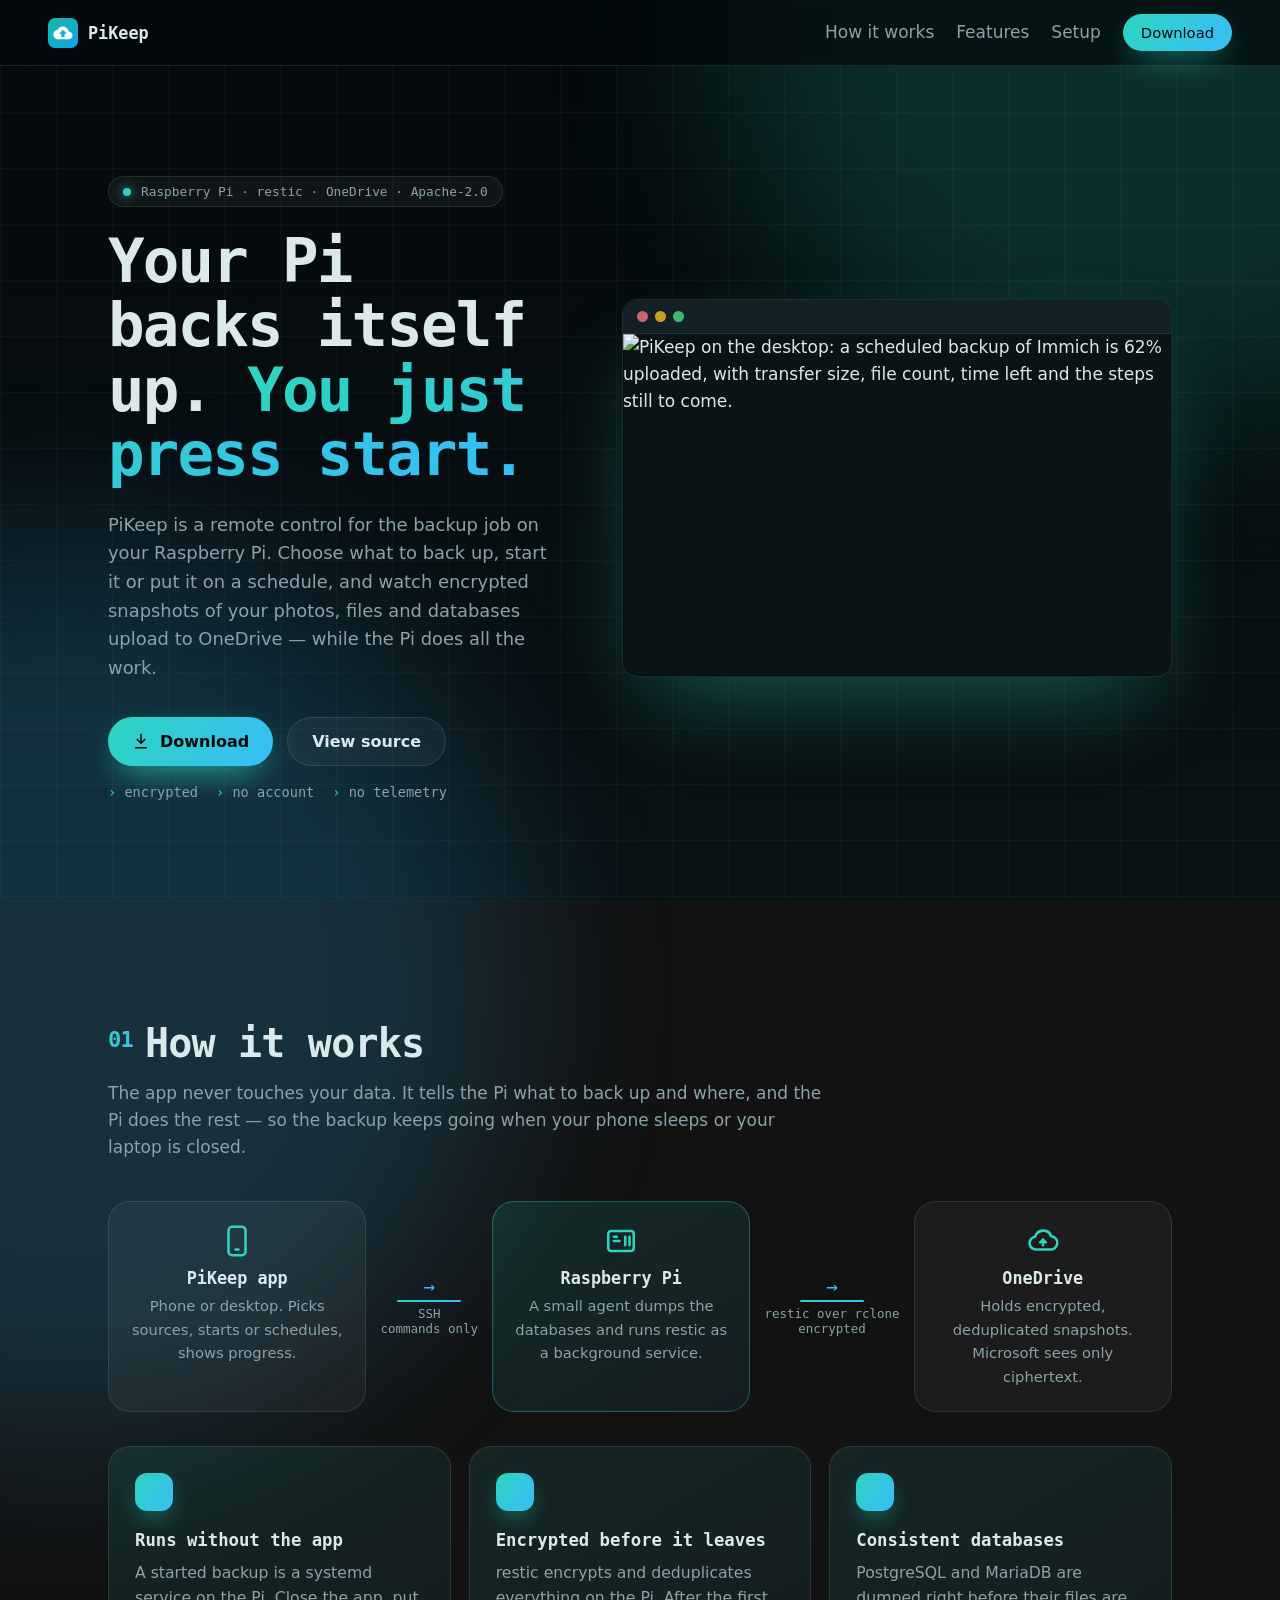
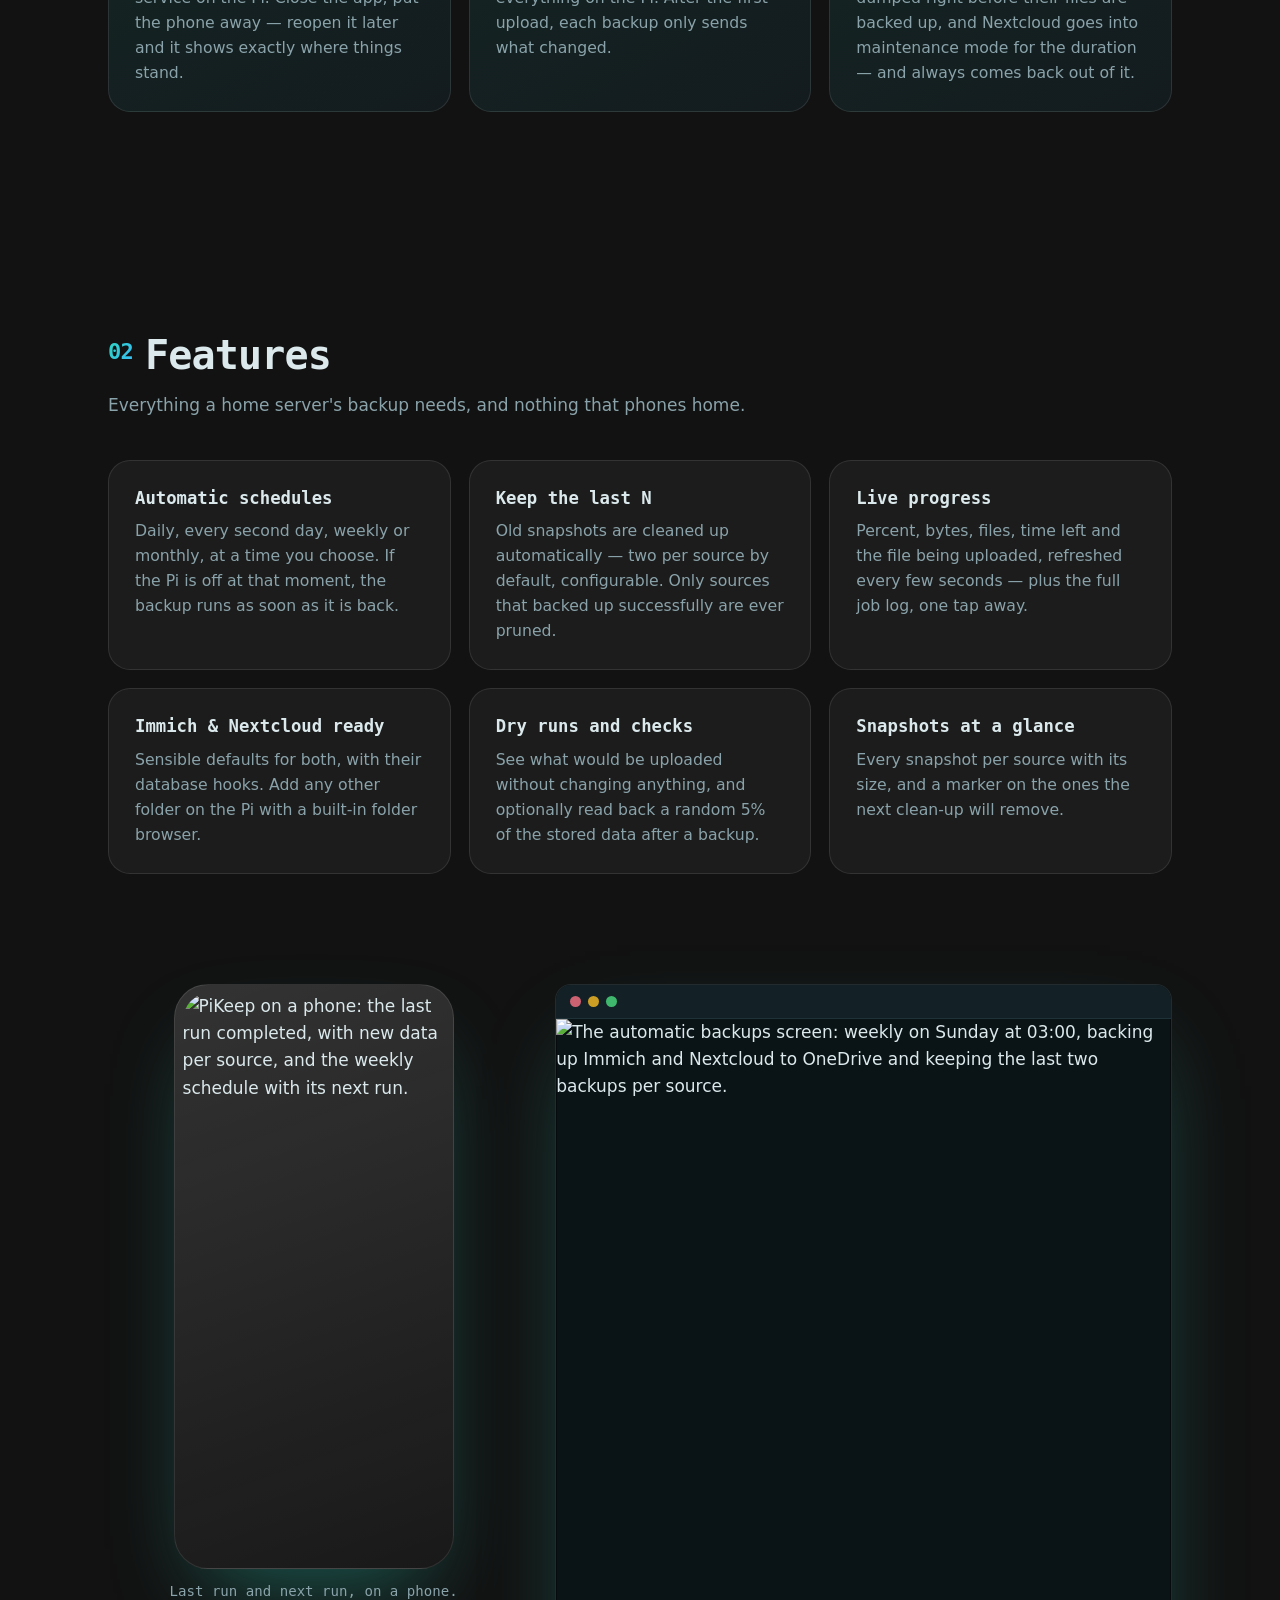
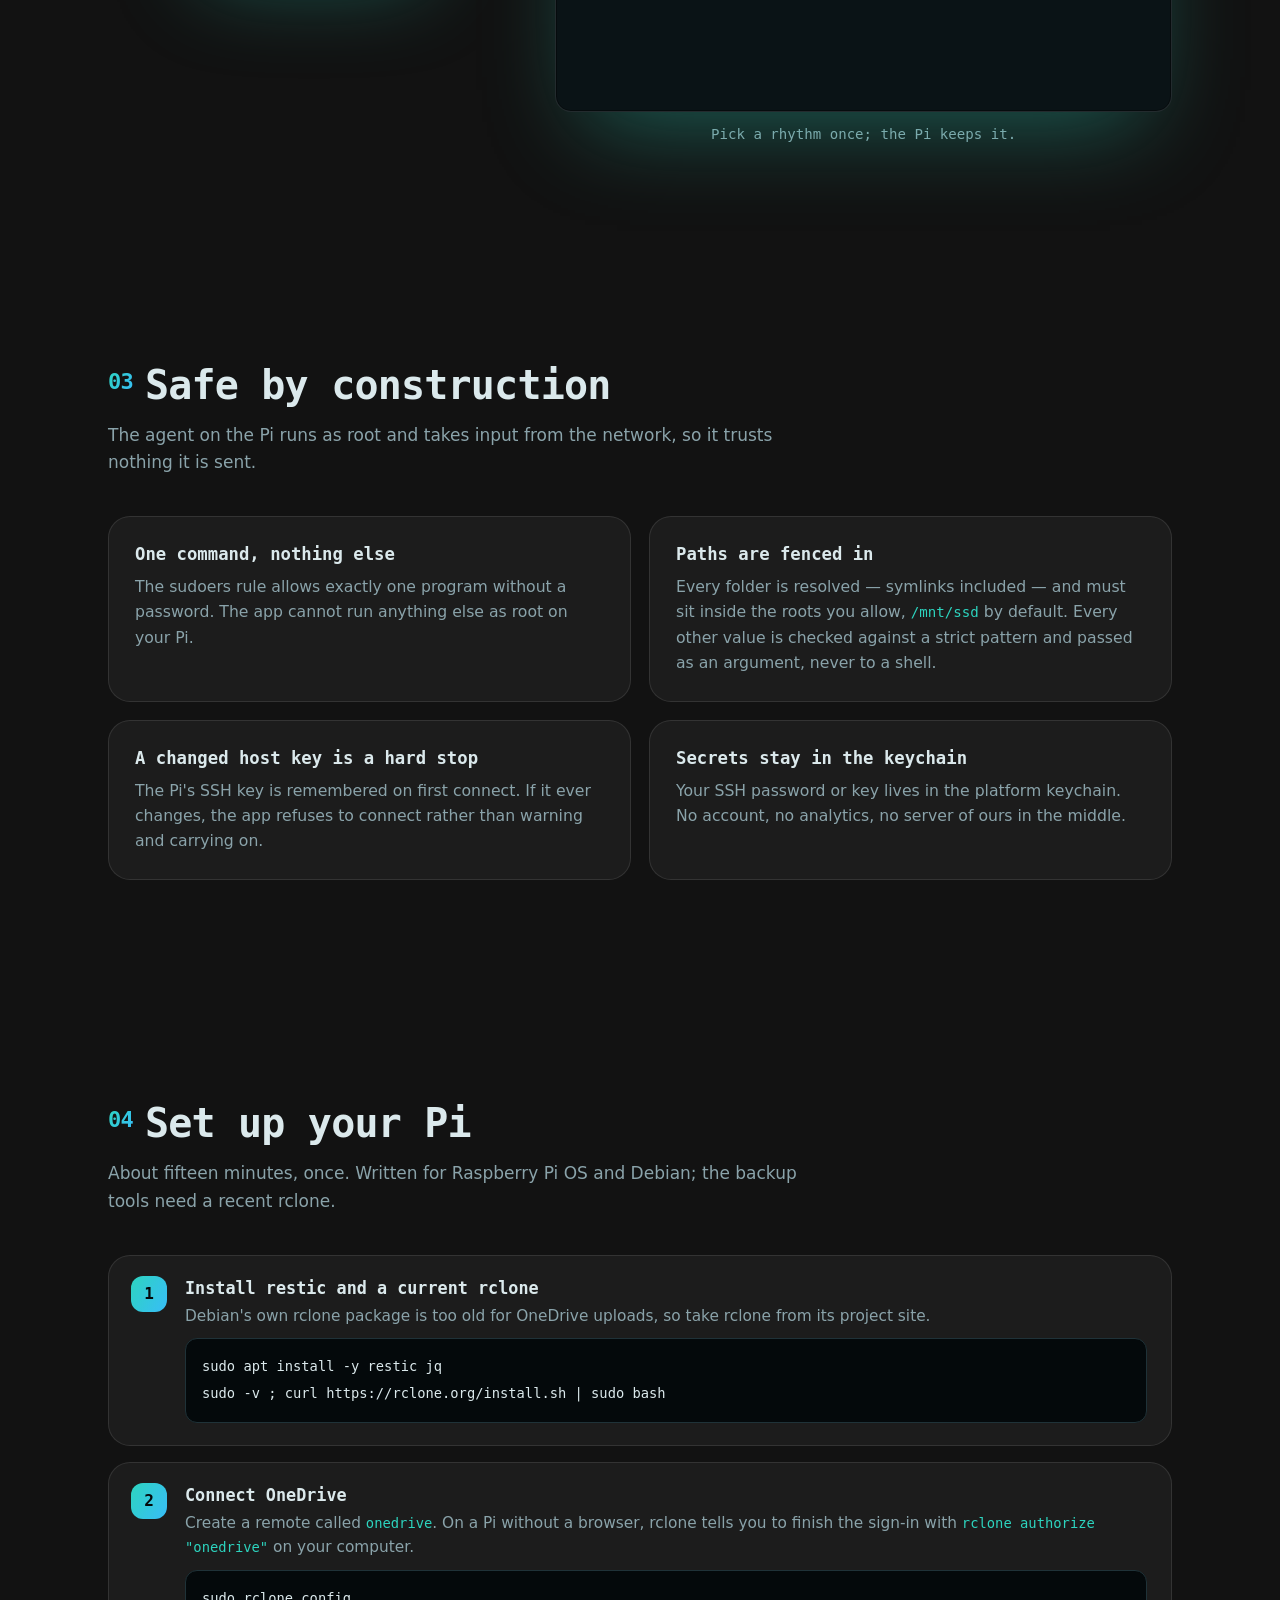
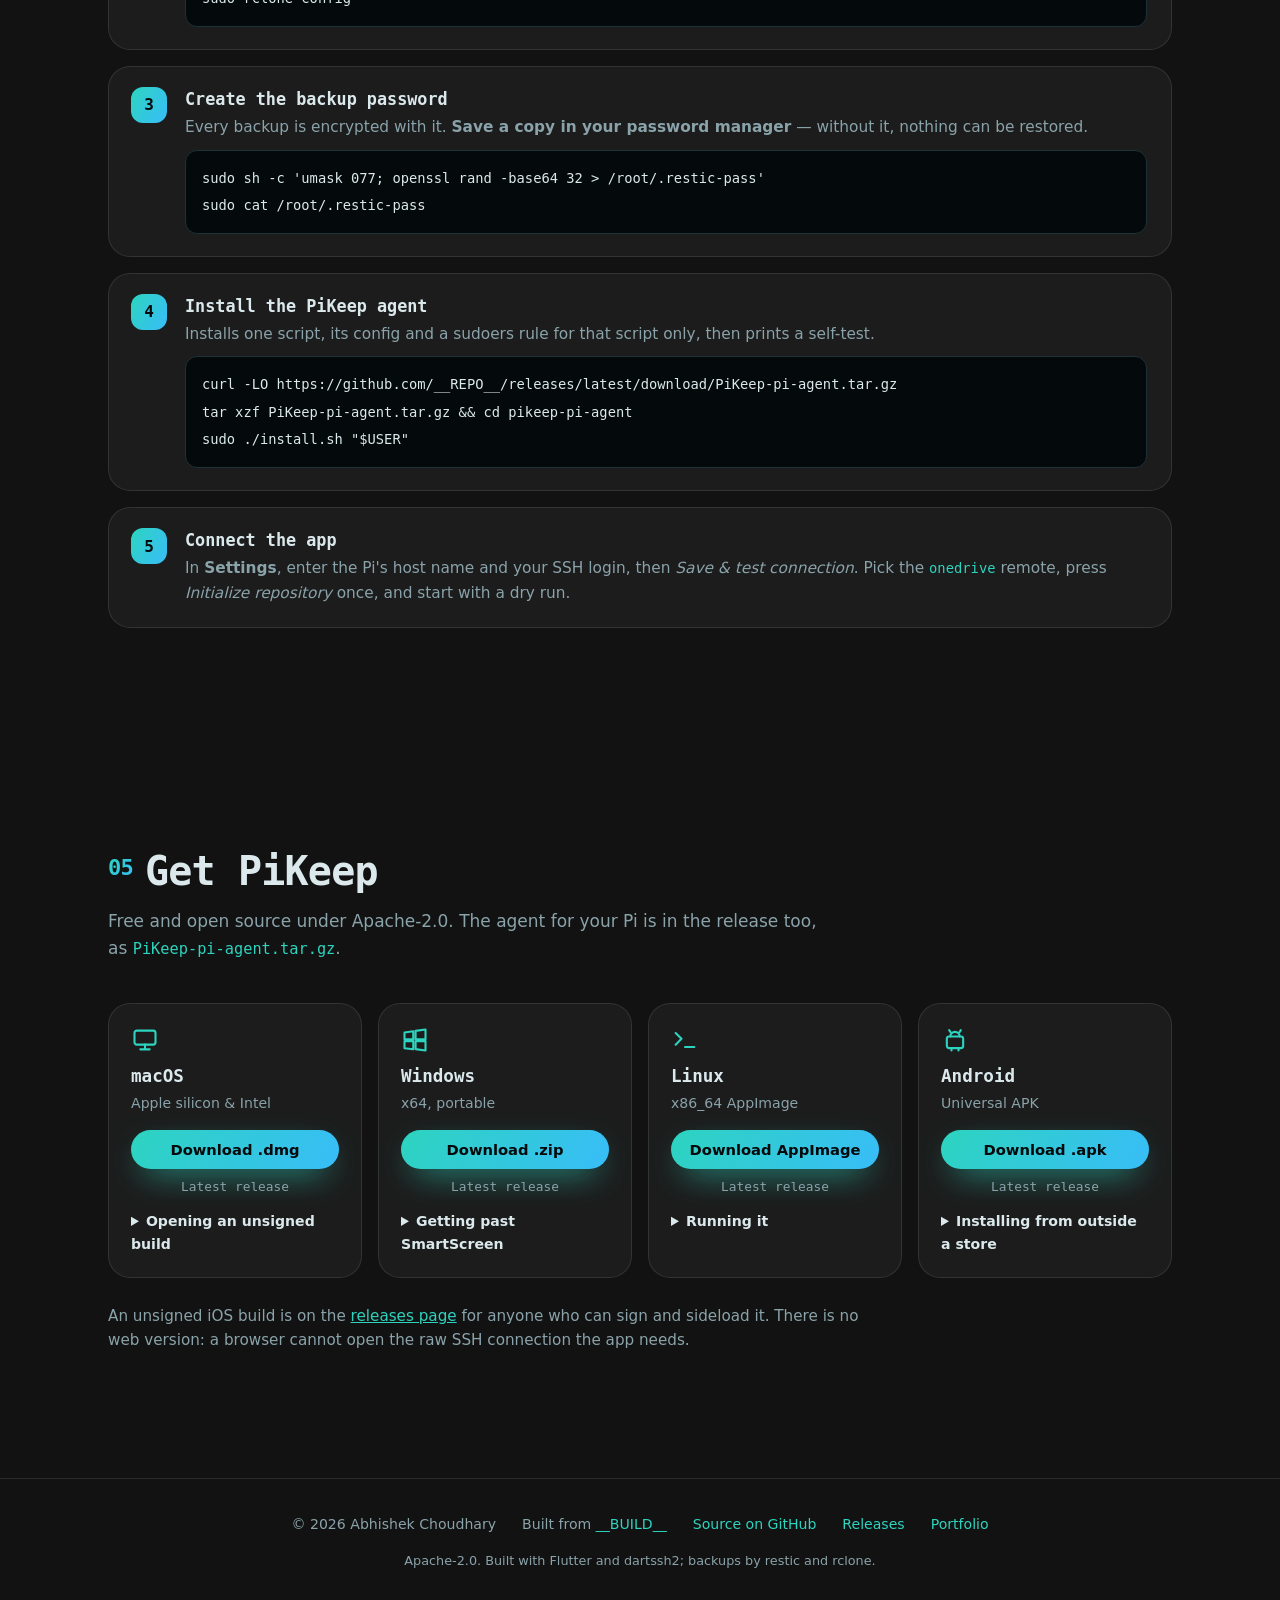
==== site/index.html @ c1878310 "feat: PiKeep — remote control for encrypted Raspberry Pi backups A Flutter app (Android, iOS, macOS," ====
<!doctype html>
<html lang="en">
<head>
<meta charset="utf-8">
<meta name="viewport" content="width=device-width, initial-scale=1">

<title>PiKeep — encrypted Raspberry Pi backups, run from your phone</title>
<meta name="description" content="PiKeep is a remote control for the backup job on your Raspberry Pi. Pick what to back up, start it or schedule it, and watch it upload encrypted restic snapshots of Immich, Nextcloud and anything else to OneDrive.">

<!--
  Every path on this page is relative: GitHub Pages serves a project site from
  /<repo>/, so a leading slash breaks the deploy. __REPO__ and __BASE_URL__ are
  substituted by .github/workflows/pages.yaml; tool/check_site.sh fails the
  build if either has been hard-coded away.
-->
<link rel="icon" href="icon.svg" type="image/svg+xml">
<link rel="apple-touch-icon" href="img/icon-192.png">
<link rel="stylesheet" href="css/site.css">
<link rel="canonical" href="__BASE_URL__/">

<meta property="og:type" content="website">
<meta property="og:title" content="PiKeep — encrypted Raspberry Pi backups">
<meta property="og:description" content="Back up your Pi's photos, files and databases to OneDrive — encrypted, scheduled, and controlled from your phone or desktop.">
<meta property="og:image" content="__BASE_URL__/img/desktop-running.png">
<meta property="og:url" content="__BASE_URL__/">
<meta name="twitter:card" content="summary_large_image">
<meta name="theme-color" content="#04090B">
</head>

<body>
<a class="skip" href="#main">Skip to content</a>
<div class="backdrop" aria-hidden="true"></div>

<header class="nav">
  <a class="brand" href="./"><img src="icon.svg" alt="" width="30" height="30"> PiKeep</a>
  <nav aria-label="Primary">
    <a href="#how">How it works</a>
    <a href="#features">Features</a>
    <a href="#setup">Setup</a>
    <a class="btn" href="#download">Download</a>
  </nav>
</header>

<main id="main">

  <!-- ------------------------------------------------------------ hero -->
  <section class="hero">
    <div>
      <p class="eyebrow">Raspberry Pi · restic · OneDrive · Apache-2.0</p>
      <h1>Your Pi backs itself up. <em>You just press start.</em></h1>
      <p class="lead">
        PiKeep is a remote control for the backup job on your Raspberry Pi.
        Choose what to back up, start it or put it on a schedule, and watch
        encrypted snapshots of your photos, files and databases upload to
        OneDrive — while the Pi does all the work.
      </p>
      <div class="cta">
        <a class="btn" href="#download">
          <svg viewBox="0 0 24 24" aria-hidden="true"><path d="M12 3v12m0 0-5-5m5 5 5-5M5 21h14"/></svg>
          Download
        </a>
        <a class="btn btn-ghost" href="https://github.com/__REPO__">View source</a>
      </div>
      <p class="meta">
        <span>encrypted</span><span>no account</span><span>no telemetry</span><span data-version hidden></span>
      </p>
    </div>
    <figure class="window hero-shot">
      <div class="window-bar" aria-hidden="true"><i></i><i></i><i></i></div>
      <img src="img/desktop-running.png" alt="PiKeep on the desktop: a scheduled backup of Immich is 62% uploaded, with transfer size, file count, time left and the steps still to come." width="1280" height="800">
    </figure>
  </section>

  <!-- ------------------------------------------------------- how it works -->
  <section id="how">
    <h2><span class="idx">01</span>How it works</h2>
    <p class="section-lead">
      The app never touches your data. It tells the Pi what to back up and
      where, and the Pi does the rest — so the backup keeps going when your
      phone sleeps or your laptop is closed.
    </p>

    <div class="flow">
      <div class="node">
        <svg viewBox="0 0 24 24" aria-hidden="true"><rect x="6" y="2" width="12" height="20" rx="2.5"/><path d="M11 18h2"/></svg>
        <h3>PiKeep app</h3>
        <p>Phone or desktop. Picks sources, starts or schedules, shows progress.</p>
      </div>
      <div class="link">SSH<br>commands only</div>
      <div class="node node-main">
        <svg viewBox="0 0 24 24" aria-hidden="true"><rect x="3" y="5" width="18" height="14" rx="2"/><path d="M7 9h2M7 12h4M15 9v6M18 9v6"/></svg>
        <h3>Raspberry Pi</h3>
        <p>A small agent dumps the databases and runs restic as a background service.</p>
      </div>
      <div class="link">restic over rclone<br>encrypted</div>
      <div class="node">
        <svg viewBox="0 0 24 24" aria-hidden="true"><path d="M7 18a4.5 4.5 0 0 1-.6-8.96A6 6 0 0 1 17.8 8.6 4.7 4.7 0 0 1 17 18z"/><path d="M12 15v-4m0 0-2 2m2-2 2 2"/></svg>
        <h3>OneDrive</h3>
        <p>Holds encrypted, deduplicated snapshots. Microsoft sees only ciphertext.</p>
      </div>
    </div>

    <div class="cards cards-3">
      <article class="card card-lead">
        <div class="dot"></div>
        <h3>Runs without the app</h3>
        <p>
          A started backup is a systemd service on the Pi. Close the app, put
          the phone away — reopen it later and it shows exactly where things
          stand.
        </p>
      </article>
      <article class="card card-lead">
        <div class="dot"></div>
        <h3>Encrypted before it leaves</h3>
        <p>
          restic encrypts and deduplicates everything on the Pi. After the
          first upload, each backup only sends what changed.
        </p>
      </article>
      <article class="card card-lead">
        <div class="dot"></div>
        <h3>Consistent databases</h3>
        <p>
          PostgreSQL and MariaDB are dumped right before their files are
          backed up, and Nextcloud goes into maintenance mode for the
          duration — and always comes back out of it.
        </p>
      </article>
    </div>
  </section>

  <!-- --------------------------------------------------------- features -->
  <section id="features">
    <h2><span class="idx">02</span>Features</h2>
    <p class="section-lead">Everything a home server's backup needs, and nothing that phones home.</p>

    <div class="cards cards-3">
      <article class="card">
        <h3>Automatic schedules</h3>
        <p>
          Daily, every second day, weekly or monthly, at a time you choose.
          If the Pi is off at that moment, the backup runs as soon as it is
          back.
        </p>
      </article>
      <article class="card">
        <h3>Keep the last N</h3>
        <p>
          Old snapshots are cleaned up automatically — two per source by
          default, configurable. Only sources that backed up successfully are
          ever pruned.
        </p>
      </article>
      <article class="card">
        <h3>Live progress</h3>
        <p>
          Percent, bytes, files, time left and the file being uploaded,
          refreshed every few seconds — plus the full job log, one tap away.
        </p>
      </article>
      <article class="card">
        <h3>Immich &amp; Nextcloud ready</h3>
        <p>
          Sensible defaults for both, with their database hooks. Add any other
          folder on the Pi with a built-in folder browser.
        </p>
      </article>
      <article class="card">
        <h3>Dry runs and checks</h3>
        <p>
          See what would be uploaded without changing anything, and
          optionally read back a random 5% of the stored data after a backup.
        </p>
      </article>
      <article class="card">
        <h3>Snapshots at a glance</h3>
        <p>
          Every snapshot per source with its size, and a marker on the ones
          the next clean-up will remove.
        </p>
      </article>
    </div>
  </section>

  <!-- ---------------------------------------------------------- gallery -->
  <section class="gallery" aria-label="Screenshots">
    <figure>
      <div class="phone">
        <img src="img/phone-home.png" alt="PiKeep on a phone: the last run completed, with new data per source, and the weekly schedule with its next run." width="390" height="844" loading="lazy">
      </div>
      <figcaption>Last run and next run, on a phone.</figcaption>
    </figure>
    <figure>
      <div class="window"><div class="window-bar" aria-hidden="true"><i></i><i></i><i></i></div>
        <img src="img/schedule.png" alt="The automatic backups screen: weekly on Sunday at 03:00, backing up Immich and Nextcloud to OneDrive and keeping the last two backups per source." width="800" height="900" loading="lazy">
      </div>
      <figcaption>Pick a rhythm once; the Pi keeps it.</figcaption>
    </figure>
  </section>

  <!-- --------------------------------------------------------- security -->
  <section id="security">
    <h2><span class="idx">03</span>Safe by construction</h2>
    <p class="section-lead">
      The agent on the Pi runs as root and takes input from the network, so it
      trusts nothing it is sent.
    </p>
    <div class="cards">
      <article class="card">
        <h3>One command, nothing else</h3>
        <p>The sudoers rule allows exactly one program without a password. The app
          cannot run anything else as root on your Pi.</p>
      </article>
      <article class="card">
        <h3>Paths are fenced in</h3>
        <p>Every folder is resolved — symlinks included — and must sit inside the
          roots you allow, <code>/mnt/ssd</code> by default. Every other value is
          checked against a strict pattern and passed as an argument, never to a shell.</p>
      </article>
      <article class="card">
        <h3>A changed host key is a hard stop</h3>
        <p>The Pi's SSH key is remembered on first connect. If it ever changes, the
          app refuses to connect rather than warning and carrying on.</p>
      </article>
      <article class="card">
        <h3>Secrets stay in the keychain</h3>
        <p>Your SSH password or key lives in the platform keychain. No account,
          no analytics, no server of ours in the middle.</p>
      </article>
    </div>
  </section>

  <!-- ------------------------------------------------------------- setup -->
  <section id="setup">
    <h2><span class="idx">04</span>Set up your Pi</h2>
    <p class="section-lead">
      About fifteen minutes, once. Written for Raspberry Pi OS and Debian; the
      backup tools need a recent rclone.
    </p>

    <ol class="steps">
      <li>
        <h3>Install restic and a current rclone</h3>
        <p>Debian's own rclone package is too old for OneDrive uploads, so take
          rclone from its project site.</p>
        <pre><code>sudo apt install -y restic jq
sudo -v ; curl https://rclone.org/install.sh | sudo bash</code></pre>
      </li>
      <li>
        <h3>Connect OneDrive</h3>
        <p>Create a remote called <code>onedrive</code>. On a Pi without a
          browser, rclone tells you to finish the sign-in with
          <code>rclone authorize "onedrive"</code> on your computer.</p>
        <pre><code>sudo rclone config</code></pre>
      </li>
      <li>
        <h3>Create the backup password</h3>
        <p>Every backup is encrypted with it. <strong>Save a copy in your
          password manager</strong> — without it, nothing can be restored.</p>
        <pre><code>sudo sh -c 'umask 077; openssl rand -base64 32 &gt; /root/.restic-pass'
sudo cat /root/.restic-pass</code></pre>
      </li>
      <li>
        <h3>Install the PiKeep agent</h3>
        <p>Installs one script, its config and a sudoers rule for that script
          only, then prints a self-test.</p>
        <pre><code>curl -LO https://github.com/__REPO__/releases/latest/download/PiKeep-pi-agent.tar.gz
tar xzf PiKeep-pi-agent.tar.gz &amp;&amp; cd pikeep-pi-agent
sudo ./install.sh "$USER"</code></pre>
      </li>
      <li>
        <h3>Connect the app</h3>
        <p>In <strong>Settings</strong>, enter the Pi's host name and your SSH login,
          then <em>Save &amp; test connection</em>. Pick the <code>onedrive</code> remote,
          press <em>Initialize repository</em> once, and start with a dry run.</p>
      </li>
    </ol>
  </section>

  <!-- --------------------------------------------------------- download -->
  <section id="download">
    <h2><span class="idx">05</span>Get PiKeep</h2>
    <p class="section-lead">
      Free and open source under Apache-2.0. The agent for your Pi is in the
      release too, as <code>PiKeep-pi-agent.tar.gz</code>.
    </p>

    <p class="status" data-release-status hidden></p>

    <div class="downloads">
      <article class="dl">
        <svg viewBox="0 0 24 24" aria-hidden="true"><rect x="3" y="4" width="18" height="12" rx="2"/><path d="M8 20h8M12 16v4"/></svg>
        <h3>macOS</h3>
        <p class="dl-sub">Apple silicon &amp; Intel</p>
        <a class="btn" data-asset="PiKeep-macos.dmg" data-match="\.dmg$"
           href="https://github.com/__REPO__/releases/latest">Download .dmg</a>
        <p class="dl-meta" data-meta>Latest release</p>
        <details>
          <summary>Opening an unsigned build</summary>
          <p>
            This build is not signed or notarised, so macOS refuses it on first
            open. Go to <strong>System Settings → Privacy &amp; Security</strong>,
            find PiKeep under the warning, and click <strong>Open Anyway</strong>.
            Or, from a terminal:
          </p>
          <code>xattr -d com.apple.quarantine /Applications/PiKeep.app</code>
        </details>
      </article>

      <article class="dl">
        <svg viewBox="0 0 24 24" aria-hidden="true"><path d="M3 5.5 10.5 4.5v7H3zM12.5 4.2 21 3v8.5h-8.5zM3 13h7.5v7L3 19zM12.5 13H21v8l-8.5-1.2z"/></svg>
        <h3>Windows</h3>
        <p class="dl-sub">x64, portable</p>
        <a class="btn" data-asset="PiKeep-windows-x64.zip" data-match="windows.*\.zip$"
           href="https://github.com/__REPO__/releases/latest">Download .zip</a>
        <p class="dl-meta" data-meta>Latest release</p>
        <details>
          <summary>Getting past SmartScreen</summary>
          <p>
            Not code-signed, so SmartScreen shows “Windows protected your PC”.
            Click <strong>More info → Run anyway</strong>. Unpack the zip anywhere
            and run <code>pikeep.exe</code>.
          </p>
        </details>
      </article>

      <article class="dl">
        <svg viewBox="0 0 24 24" aria-hidden="true"><path d="M4 6l5 5-5 5M12 18h8"/></svg>
        <h3>Linux</h3>
        <p class="dl-sub">x86_64 AppImage</p>
        <a class="btn" data-asset="PiKeep-linux-x86_64.AppImage" data-match="\.appimage$"
           href="https://github.com/__REPO__/releases/latest">Download AppImage</a>
        <p class="dl-meta" data-meta>Latest release</p>
        <details>
          <summary>Running it</summary>
          <p>Mark it executable and run it. Passwords are kept in the desktop's
            keyring (libsecret).</p>
          <code>chmod +x PiKeep-linux-x86_64.AppImage
./PiKeep-linux-x86_64.AppImage</code>
        </details>
      </article>

      <article class="dl">
        <svg viewBox="0 0 24 24" aria-hidden="true"><rect x="5" y="9" width="14" height="10" rx="2"/><path d="M8 9a4 4 0 0 1 8 0M8 5 7 3.5M16 5l1-1.5M9 19v2M15 19v2"/></svg>
        <h3>Android</h3>
        <p class="dl-sub">Universal APK</p>
        <a class="btn" data-asset="PiKeep-android-universal.apk" data-match="\.apk$"
           href="https://github.com/__REPO__/releases/latest">Download .apk</a>
        <p class="dl-meta" data-meta>Latest release</p>
        <details>
          <summary>Installing from outside a store</summary>
          <p>
            Android asks you to allow installs from wherever you downloaded it.
            Your phone needs to reach the Pi — for example over Tailscale.
          </p>
        </details>
      </article>
    </div>

    <p class="note">
      An unsigned iOS build is on the
      <a href="https://github.com/__REPO__/releases">releases page</a> for anyone
      who can sign and sideload it. There is no web version: a browser cannot open
      the raw SSH connection the app needs.
    </p>
  </section>

</main>

<footer>
  <span>© <span id="year">2026</span> Abhishek Choudhary</span>
  <!-- __BUILD__ / __BUILD_SHA__ are filled in by .github/workflows/pages.yaml. -->
  <span>Built from <a href="https://github.com/__REPO__/commit/__BUILD_SHA__">__BUILD__</a></span>
  <a href="https://github.com/__REPO__">Source on GitHub</a>
  <a href="https://github.com/__REPO__/releases">Releases</a>
  <a href="https://abhishekkulhary.github.io/portfolio/">Portfolio</a>
  <p class="credits">Apache-2.0. Built with Flutter and dartssh2; backups by restic and rclone.</p>
</footer>

<script>document.getElementById('year').textContent = new Date().getFullYear();</script>
<script src="js/download.js" defer></script>
</body>
</html>
---- site/css/site.css ----
/*
 * PiKeep — the landing page.
 *
 * Layout and components follow the shared landing design used by the other
 * apps on this account (glow backdrop, gradient accent, glass cards, framed
 * screenshots). The accents are the app icon's gradient (teal → sky), so the
 * page, the icon and the screenshots read as one product.
 *
 * Dark only, like the screenshots on it.
 */

:root {
  color-scheme: dark;

  --void: #04090b;
  --surface: #0a1316;
  --surface-high: #132126;
  --teal: #2dd4bf;
  --sky: #38bdf8;
  --green: #4ade80;
  --red: #fb7185;
  --amber: #fbbf24;
  --text: #dbe9ec;
  --text-dim: #8aa3aa;
  --outline: #1f3238;

  --glass: rgba(255, 255, 255, .045);
  --border: rgba(255, 255, 255, .10);
  --grad: linear-gradient(120deg, var(--teal), var(--sky));

  --mono: ui-monospace, SFMono-Regular, "JetBrains Mono", Menlo, Consolas,
    "DejaVu Sans Mono", monospace;
  --sans: system-ui, -apple-system, "Segoe UI", Roboto, Helvetica, Arial,
    sans-serif;
}

* { box-sizing: border-box; }
html { scroll-behavior: smooth; }
body {
  margin: 0;
  background: linear-gradient(180deg, var(--void), var(--surface)) fixed;
  color: var(--text);
  font: 17px/1.6 var(--sans);
  -webkit-font-smoothing: antialiased;
  overflow-x: hidden;
}
a { color: inherit; }
img { display: block; max-width: 100%; height: auto; }
code { font: .9em var(--mono); color: var(--teal); }

.skip { position: absolute; left: -9999px; }
.skip:focus { left: 16px; top: 16px; z-index: 20; padding: 8px 14px; border-radius: 8px; background: var(--surface-high); }

/* Backdrop: two soft glows over a faint grid. */
.backdrop { position: fixed; inset: 0; pointer-events: none; z-index: -1;
  background-image: linear-gradient(rgba(255,255,255,.03) 1px, transparent 1px),
    linear-gradient(90deg, rgba(255,255,255,.03) 1px, transparent 1px);
  background-size: 56px 56px; }
.backdrop::before, .backdrop::after { content: ''; position: absolute; width: 70vmax; height: 70vmax;
  border-radius: 50%; filter: blur(90px); opacity: .18; }
.backdrop::before { background: var(--teal); top: -38vmax; right: -25vmax; }
.backdrop::after { background: var(--sky); bottom: -42vmax; left: -30vmax; }

/* Navigation */
.nav { position: sticky; top: 0; z-index: 10; display: flex; align-items: center; justify-content: space-between;
  gap: 16px; padding: 14px clamp(16px, 4vw, 48px); backdrop-filter: blur(16px);
  background: rgba(4, 9, 11, .72); border-bottom: 1px solid var(--border); }
.brand { display: flex; align-items: center; gap: 10px; text-decoration: none; font: 700 1.05rem var(--mono); }
.brand img { width: 30px; height: 30px; }
.nav nav { display: flex; align-items: center; gap: 22px; }
.nav nav a { text-decoration: none; color: var(--text-dim); font-weight: 500; }
.nav nav a:hover { color: var(--text); }
.nav nav a.btn, .nav nav a.btn:hover { color: var(--void); }

/* Buttons */
.btn { display: inline-flex; align-items: center; justify-content: center; gap: 10px; padding: 14px 24px;
  border-radius: 999px; font: 700 1rem var(--sans); text-decoration: none; color: var(--void);
  background: var(--grad); box-shadow: 0 12px 34px -12px var(--teal);
  transition: transform .15s ease, box-shadow .15s ease; }
.btn:hover { transform: translateY(-2px); box-shadow: 0 18px 40px -12px var(--teal); }
.btn svg { width: 18px; height: 18px; fill: none; stroke: currentColor; stroke-width: 2.2; stroke-linecap: round; stroke-linejoin: round; }
.btn-ghost { color: var(--text); background: var(--glass); border: 1px solid var(--border); box-shadow: none; }
.btn-ghost:hover { box-shadow: none; border-color: rgba(45, 212, 191, .5); }
.nav .btn { padding: 10px 18px; font-size: .92rem; }

main { width: min(1160px, 100%); margin: 0 auto; padding: 0 clamp(16px, 4vw, 48px); }
/* Grid items default to min-width:auto, so one long command line in a <pre>
   would widen the whole page on a phone. Let them shrink; <pre> scrolls. */
.hero > *, .cards > *, .flow > *, .gallery > *, .steps > li, .downloads > *, .caveats > * { min-width: 0; }
section { padding: clamp(56px, 9vw, 110px) 0; }

/* Hero */
.hero { display: grid; grid-template-columns: .9fr 1.1fr; gap: clamp(32px, 5vw, 64px); align-items: center;
  min-height: min(calc(100vh - 70px), 820px); }
.eyebrow { display: inline-flex; align-items: center; gap: 10px; margin: 0 0 22px; padding: 7px 14px; border-radius: 999px;
  border: 1px solid var(--border); background: var(--glass); color: var(--text-dim); font: 500 .8rem var(--mono); }
.eyebrow::before { content: ''; width: 8px; height: 8px; border-radius: 50%; background: var(--teal); box-shadow: 0 0 12px var(--teal); }
h1 { margin: 0; font: 800 clamp(2.2rem, 4.8vw, 3.8rem)/1.06 var(--mono); letter-spacing: -.03em; }
h1 em, .idx { font-style: normal; background: var(--grad); -webkit-background-clip: text; background-clip: text; color: transparent; }
.lead { margin: 24px 0 0; max-width: 34em; color: var(--text-dim); font-size: 1.12rem; }
.cta { display: flex; flex-wrap: wrap; gap: 14px; margin-top: 34px; }
.meta { display: flex; flex-wrap: wrap; gap: 8px 18px; margin: 18px 0 0; color: var(--text-dim); font: .85rem var(--mono); }
.meta span::before { content: '› '; color: var(--teal); }

/* Screenshot frames: a desktop window and a phone. */
.window { position: relative; margin: 0; border-radius: 16px; overflow: hidden; background: var(--surface);
  border: 1px solid var(--border);
  box-shadow: 0 40px 90px -30px rgba(45, 212, 191, .40), 0 0 0 1px rgba(0, 0, 0, .4) inset; }
.window-bar { display: flex; gap: 7px; padding: 11px 14px; background: var(--surface-high); border-bottom: 1px solid var(--outline); }
.window-bar i { width: 11px; height: 11px; border-radius: 50%; background: var(--outline); }
.window-bar i:first-child { background: var(--red); opacity: .8; }
.window-bar i:nth-child(2) { background: var(--amber); opacity: .8; }
.window-bar i:nth-child(3) { background: var(--green); opacity: .8; }
.hero-shot { position: relative; }
.hero-shot::before { content: ''; position: absolute; inset: -12%; z-index: -1; border-radius: 50%;
  background: radial-gradient(circle, rgba(56, 189, 248, .30), transparent 65%); }
.phone { margin: 0 auto; border-radius: 34px; padding: 8px; max-width: 280px;
  background: linear-gradient(160deg, rgba(255,255,255,.14), rgba(255,255,255,.03)); border: 1px solid var(--border);
  box-shadow: 0 40px 90px -30px rgba(45, 212, 191, .40); }
.phone img { border-radius: 27px; }

/* Sections */
h2 { margin: 0 0 14px; font: 800 clamp(1.7rem, 3.4vw, 2.5rem)/1.15 var(--mono); letter-spacing: -.02em; }
.idx { display: inline-block; margin-right: 12px; font-size: .55em; vertical-align: .45em; }
.section-lead { margin: 0 0 40px; color: var(--text-dim); max-width: 42em; }
.cards { display: grid; grid-template-columns: repeat(2, 1fr); gap: 18px; }
.cards-3 { grid-template-columns: repeat(3, 1fr); }
.card { padding: 26px; border-radius: 22px; background: var(--glass); border: 1px solid var(--border);
  transition: border-color .2s ease, transform .2s ease; }
.card:hover { transform: translateY(-3px); border-color: rgba(45, 212, 191, .45); }
.card .dot { width: 38px; height: 38px; border-radius: 12px; margin-bottom: 18px; background: var(--grad);
  box-shadow: 0 10px 26px -10px var(--teal); }
.card-lead { background: linear-gradient(150deg, rgba(45, 212, 191, .10), rgba(56, 189, 248, .06)); }
.card h3 { margin: 0 0 8px; font: 700 1.08rem/1.35 var(--mono); }
.card p { margin: 0; color: var(--text-dim); font-size: .98rem; }

/* How it works: three nodes joined by labelled arrows. */
.flow { display: grid; grid-template-columns: 1fr auto 1fr auto 1fr; align-items: stretch; gap: 14px; margin-bottom: 34px; }
.node { padding: 22px; border-radius: 22px; background: var(--glass); border: 1px solid var(--border); text-align: center; }
.node svg { width: 34px; height: 34px; margin: 0 auto 10px; fill: none; stroke: var(--teal); stroke-width: 1.8;
  stroke-linecap: round; stroke-linejoin: round; display: block; }
.node h3 { margin: 0 0 6px; font: 700 1.05rem var(--mono); }
.node p { margin: 0; color: var(--text-dim); font-size: .92rem; }
.node-main { background: linear-gradient(150deg, rgba(45, 212, 191, .12), rgba(56, 189, 248, .07));
  border-color: rgba(45, 212, 191, .35); }
.link { display: flex; flex-direction: column; align-items: center; justify-content: center; gap: 4px;
  color: var(--text-dim); font: .78rem var(--mono); text-align: center; }
.link::before { content: ''; width: 64px; height: 2px; background: var(--grad); border-radius: 2px; }
.link::after { content: '→'; color: var(--sky); font-size: 1.2rem; line-height: 1; order: -1; }

/* Gallery */
.gallery { display: grid; grid-template-columns: 1fr 1.5fr; gap: clamp(22px, 3vw, 36px); align-items: start; padding-top: 0; }
.gallery figure { margin: 0; }
.gallery figcaption { margin-top: 14px; text-align: center; color: var(--text-dim); font: .88rem var(--mono); }

/* Setup steps */
.steps { counter-reset: step; display: grid; gap: 16px; margin: 0; padding: 0; list-style: none; }
.steps li { counter-increment: step; position: relative; padding: 22px 24px 22px 76px; border-radius: 22px;
  background: var(--glass); border: 1px solid var(--border); }
.steps li::before { content: counter(step); position: absolute; left: 22px; top: 20px; width: 36px; height: 36px;
  border-radius: 12px; display: grid; place-items: center; background: var(--grad); color: var(--void);
  font: 800 1rem var(--mono); }
.steps h3 { margin: 0 0 6px; font: 700 1.05rem var(--mono); }
.steps p { margin: 0 0 10px; color: var(--text-dim); font-size: .96rem; }
.steps p:last-child { margin-bottom: 0; }
pre { margin: 10px 0 0; padding: 14px 16px; border-radius: 12px; overflow-x: auto; background: var(--void);
  border: 1px solid var(--outline); }
pre code { font-size: .86rem; color: var(--text); white-space: pre; }

.caveats { display: grid; grid-template-columns: repeat(2, 1fr); gap: 14px 28px; margin-top: 30px; }
.caveats p { margin: 0; color: var(--text-dim); font-size: .95rem; }
.caveats strong { color: var(--text); }
.note { margin-top: 26px; color: var(--text-dim); font-size: .95rem; max-width: 50em; }
.note a { color: var(--teal); }

/* Downloads */
.status { color: var(--amber); font: .9rem var(--mono); }
.downloads { display: grid; grid-template-columns: repeat(4, 1fr); gap: 16px; }
.dl { display: flex; flex-direction: column; gap: 6px; padding: 22px; border-radius: 22px;
  background: var(--glass); border: 1px solid var(--border); }
.dl > svg { width: 28px; height: 28px; margin-bottom: 6px; fill: none; stroke: var(--teal); stroke-width: 1.8;
  stroke-linecap: round; stroke-linejoin: round; }
.dl h3 { margin: 0; font: 700 1.1rem var(--mono); }
.dl-sub { margin: 0 0 10px; color: var(--text-dim); font-size: .88rem; }
.dl .btn { padding: 11px 16px; font-size: .92rem; }
.dl-meta { margin: 4px 0 0; color: var(--text-dim); font: .8rem var(--mono); text-align: center; }
details { margin-top: 10px; color: var(--text-dim); font-size: .88rem; }
summary { cursor: pointer; color: var(--text); font-weight: 600; }
details code { display: block; margin-top: 8px; padding: 10px; border-radius: 10px; background: var(--void);
  border: 1px solid var(--outline); white-space: pre-wrap; word-break: break-all; }

footer { display: flex; flex-wrap: wrap; gap: 12px 26px; justify-content: center; padding: 34px 20px 46px;
  border-top: 1px solid var(--border); color: var(--text-dim); font-size: .88rem; }
footer a { color: var(--teal); text-decoration: none; }
footer .credits { flex-basis: 100%; margin: 4px 0 0; text-align: center; font-size: .8rem; }

@media (max-width: 980px) {
  .downloads { grid-template-columns: repeat(2, 1fr); }
  .cards-3 { grid-template-columns: repeat(2, 1fr); }
}
@media (max-width: 880px) {
  .hero { grid-template-columns: 1fr; min-height: auto; padding-top: 40px; }
  .cards, .cards-3, .caveats, .gallery { grid-template-columns: 1fr; }
  .flow { grid-template-columns: 1fr; }
  .link { flex-direction: row; padding: 4px 0; }
  .link::before { display: none; }
  .link::after { content: '↓'; order: -1; }
  .nav nav a:not(.btn) { display: none; }
}
@media (max-width: 560px) { .downloads { grid-template-columns: 1fr; } }
@media (prefers-reduced-motion: reduce) { html { scroll-behavior: auto; } .btn, .card { transition: none; } }
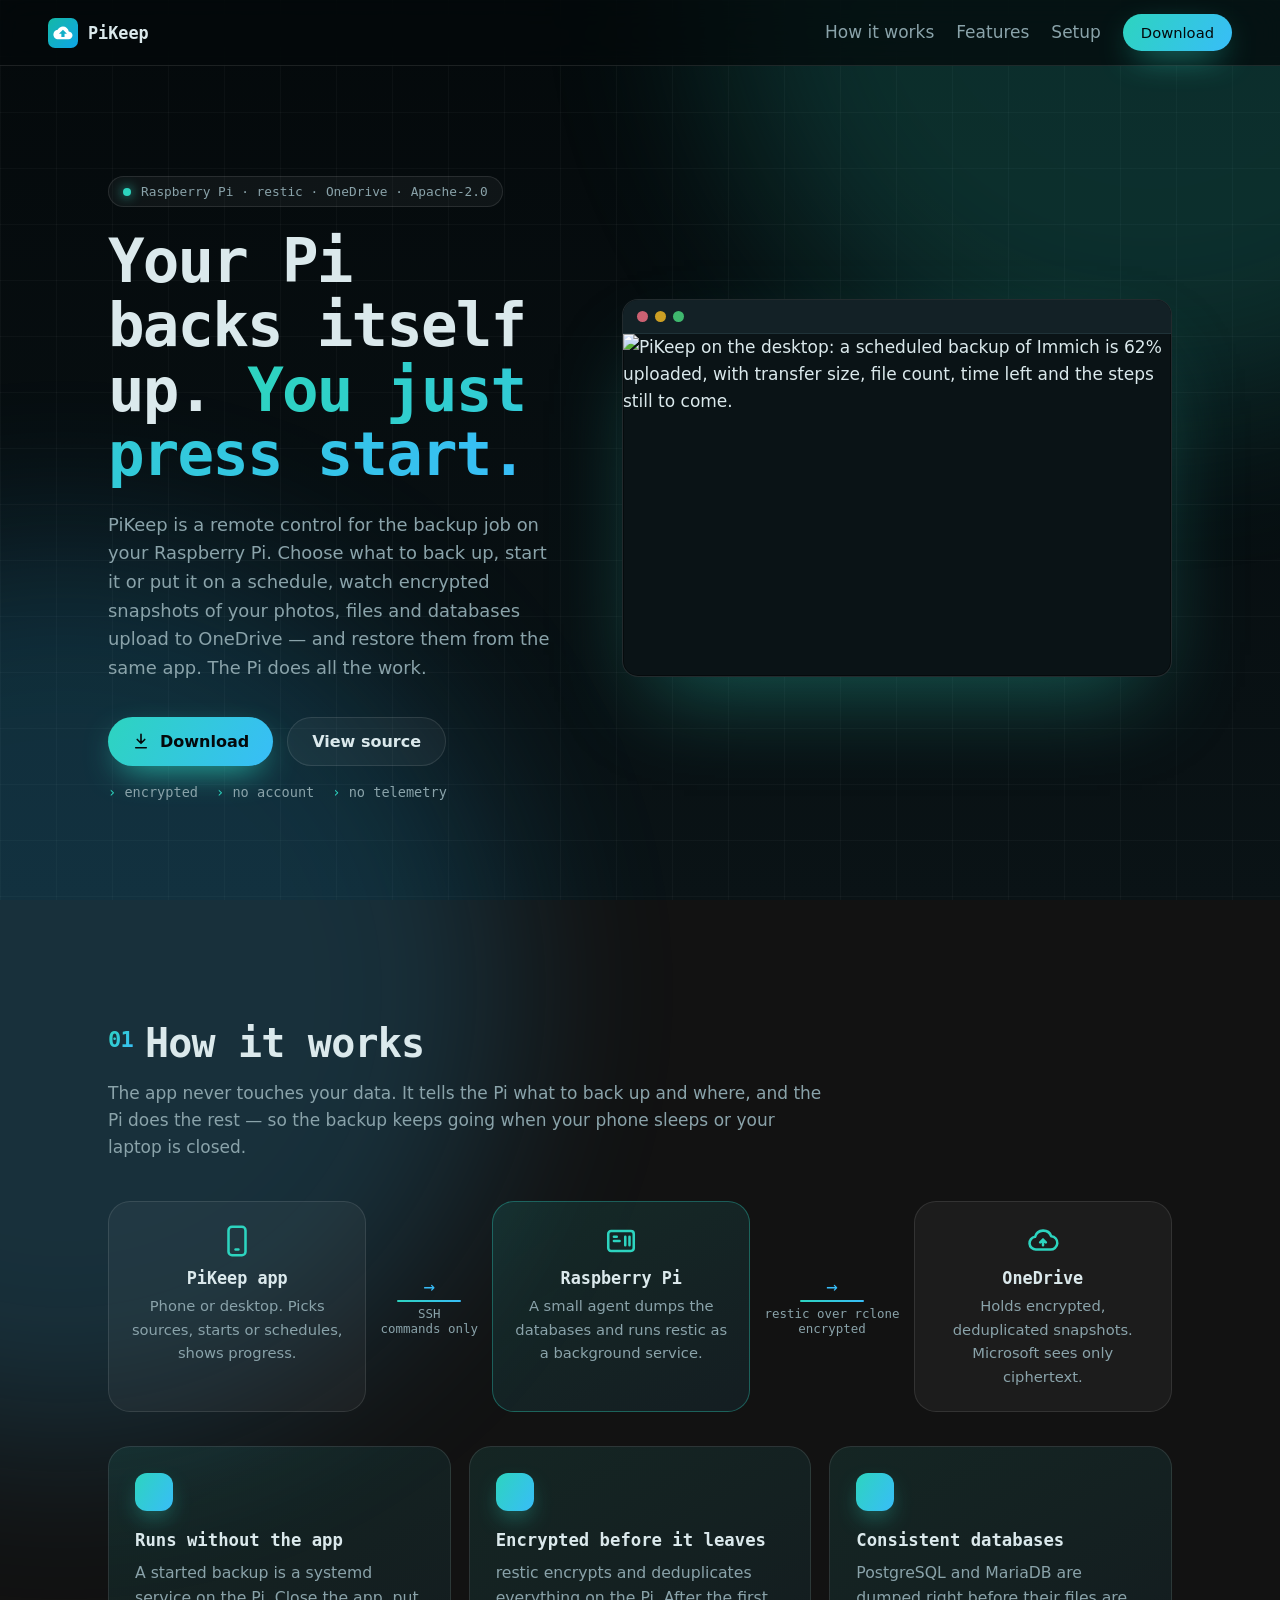
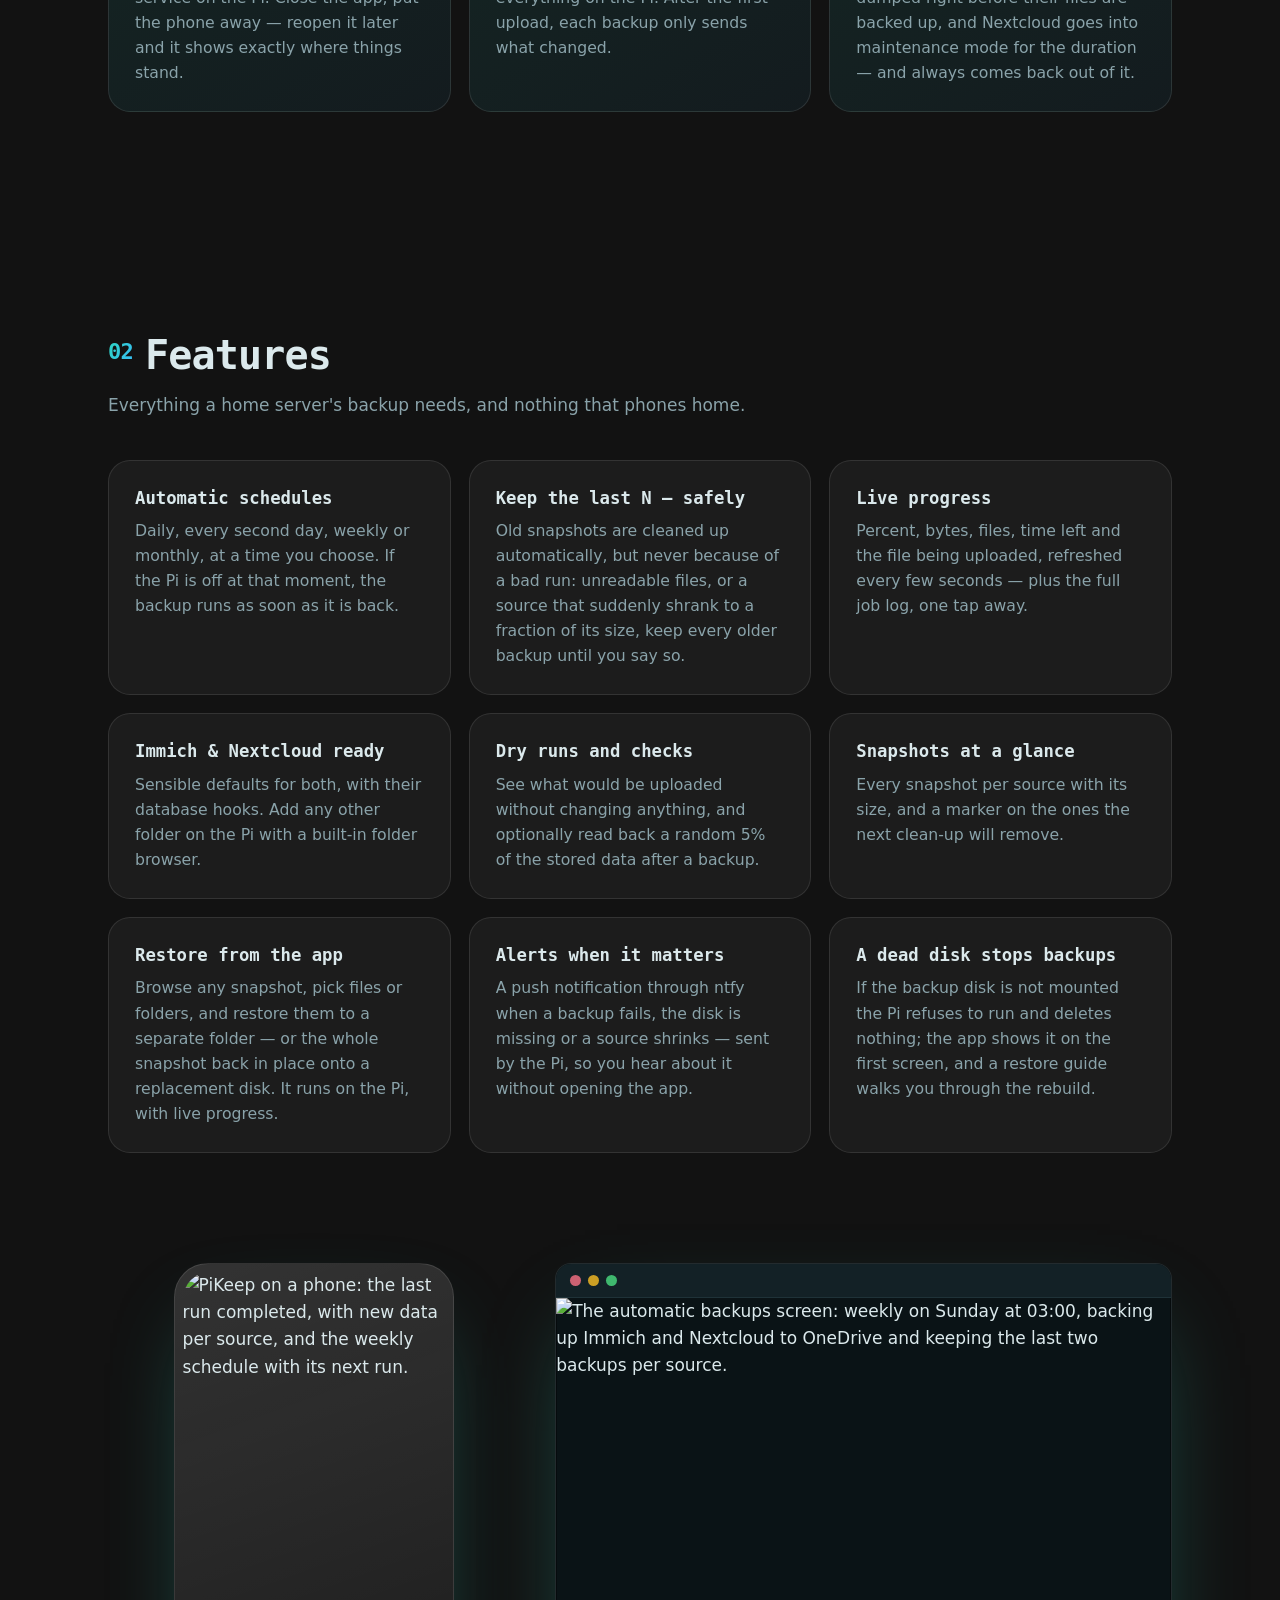
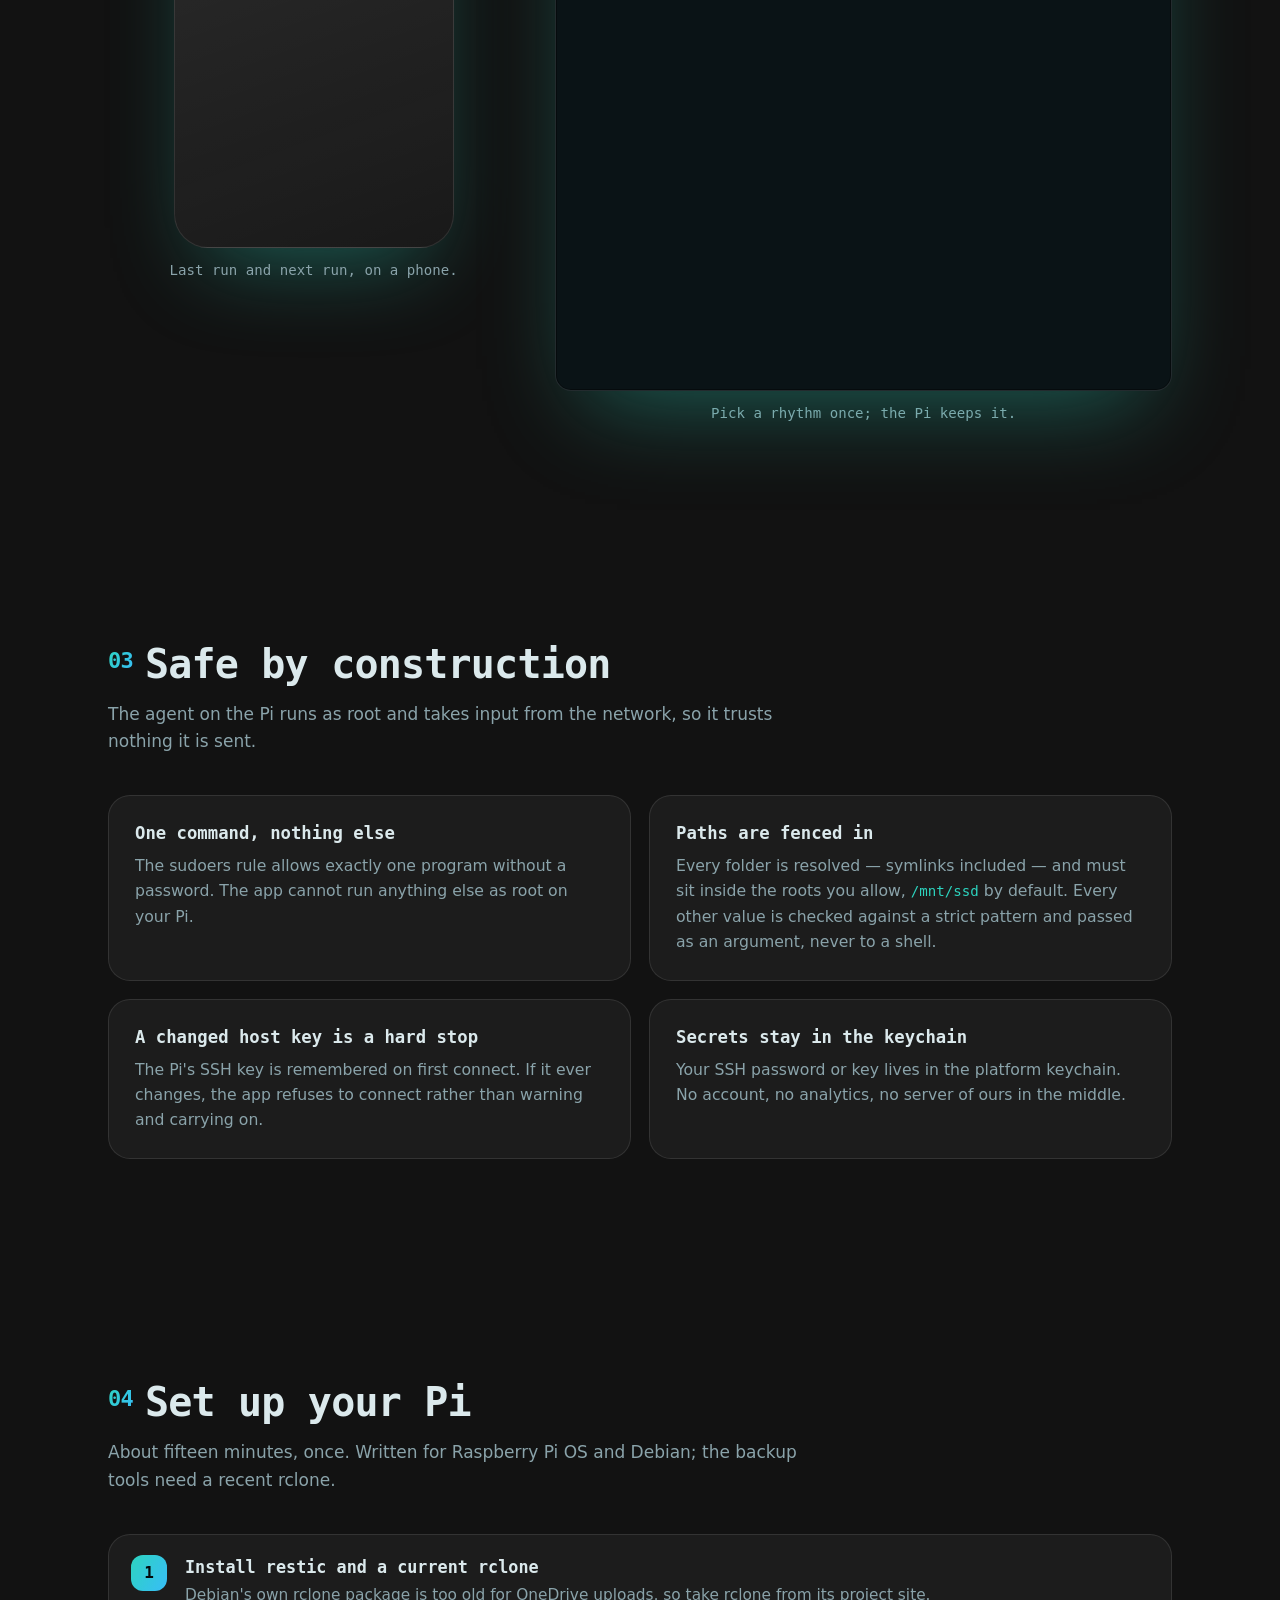
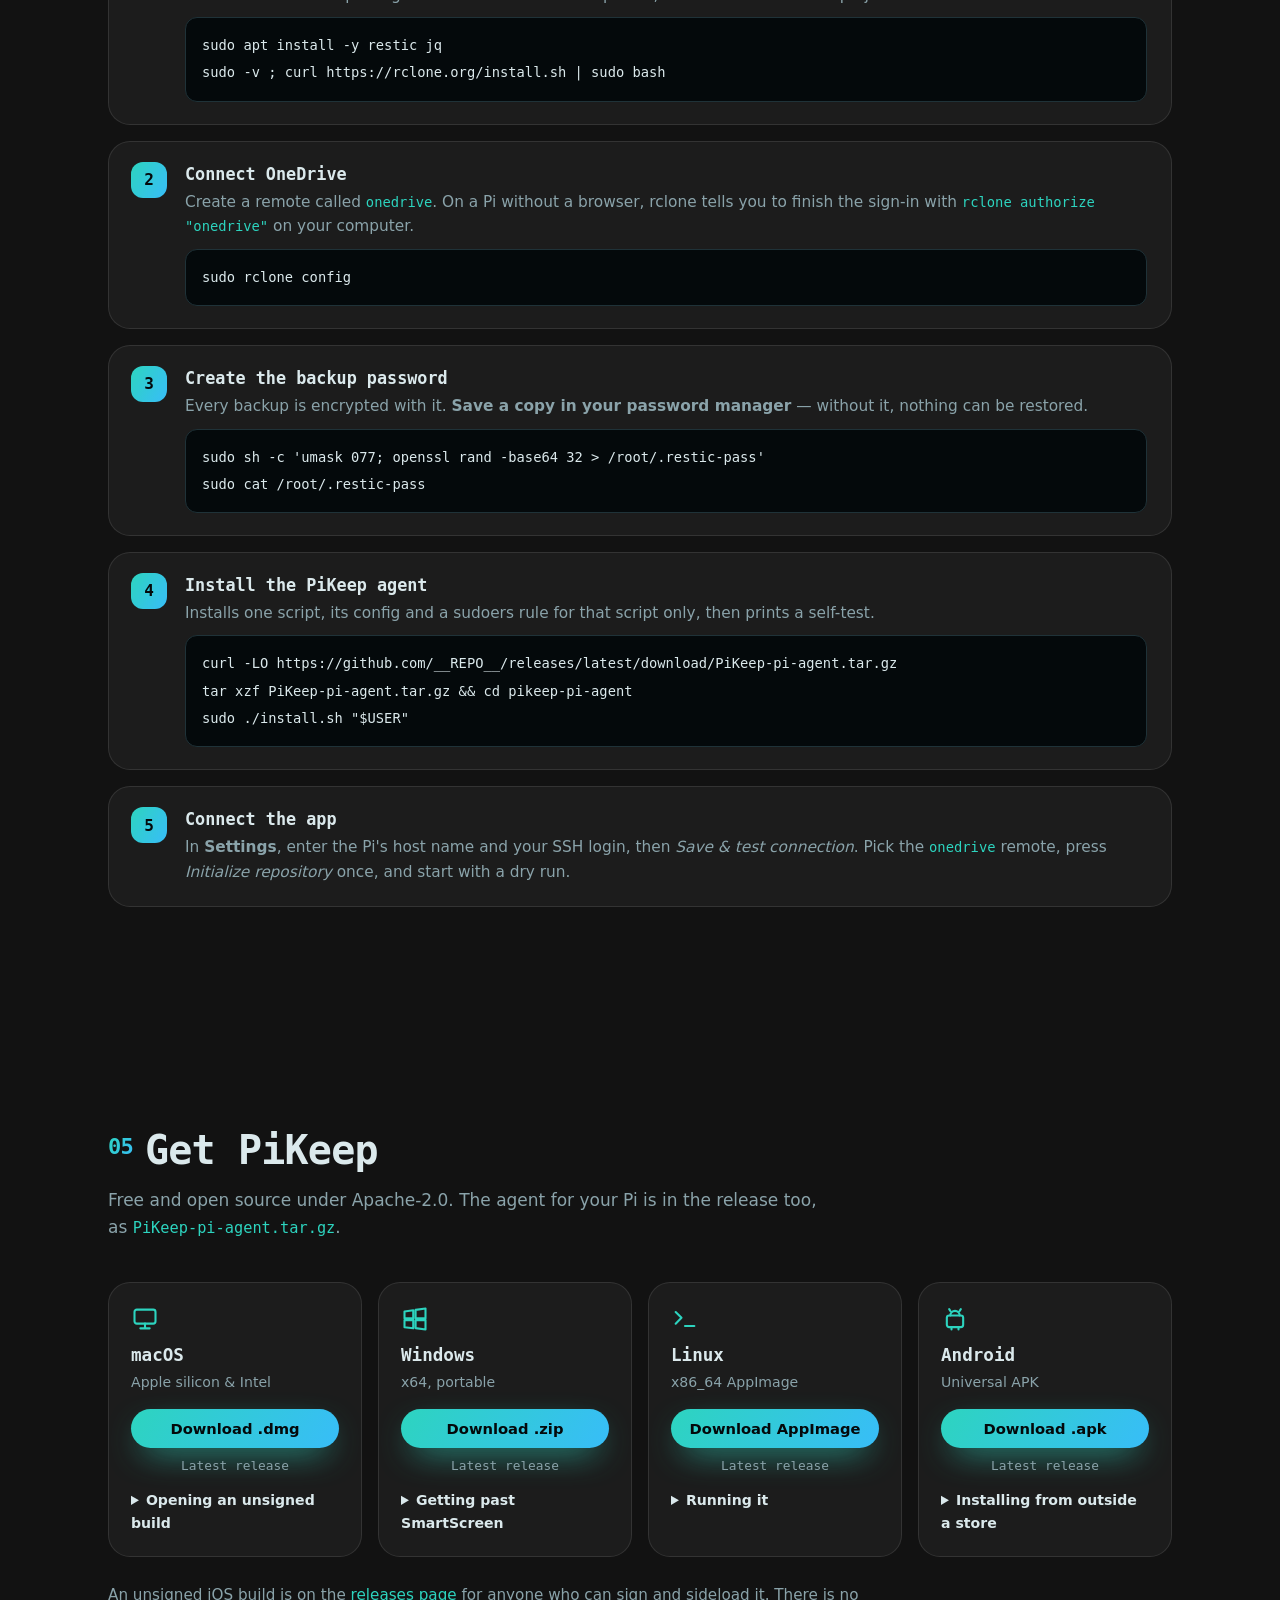
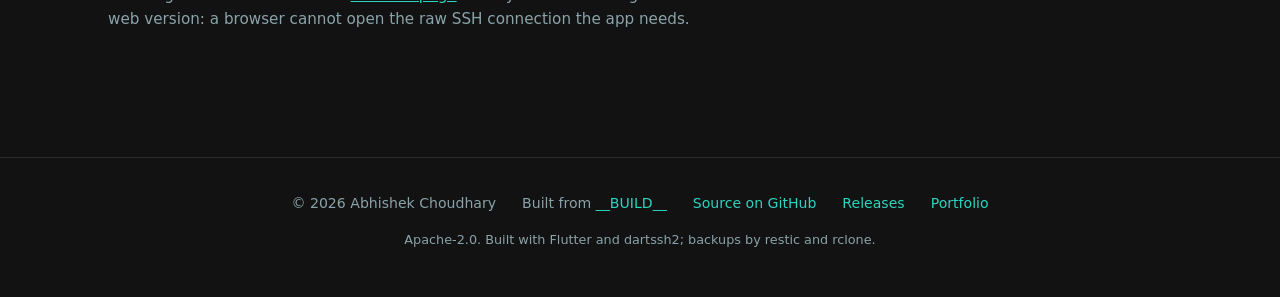
==== commit c26cc36a: "feat: restore from the app, safe clean-up and failure alerts Restore: browse any snapshot from the S" ====
--- a/site/index.html
+++ b/site/index.html
@@ -50,9 +50,9 @@
       <h1>Your Pi backs itself up. <em>You just press start.</em></h1>
       <p class="lead">
         PiKeep is a remote control for the backup job on your Raspberry Pi.
-        Choose what to back up, start it or put it on a schedule, and watch
+        Choose what to back up, start it or put it on a schedule, watch
         encrypted snapshots of your photos, files and databases upload to
-        OneDrive — while the Pi does all the work.
+        OneDrive — and restore them from the same app. The Pi does all the work.
       </p>
       <div class="cta">
         <a class="btn" href="#download">
@@ -145,11 +145,11 @@
         </p>
       </article>
       <article class="card">
-        <h3>Keep the last N</h3>
-        <p>
-          Old snapshots are cleaned up automatically — two per source by
-          default, configurable. Only sources that backed up successfully are
-          ever pruned.
+        <h3>Keep the last N — safely</h3>
+        <p>
+          Old snapshots are cleaned up automatically, but never because of a
+          bad run: unreadable files, or a source that suddenly shrank to a
+          fraction of its size, keep every older backup until you say so.
         </p>
       </article>
       <article class="card">
@@ -178,6 +178,30 @@
         <p>
           Every snapshot per source with its size, and a marker on the ones
           the next clean-up will remove.
+        </p>
+      </article>
+      <article class="card">
+        <h3>Restore from the app</h3>
+        <p>
+          Browse any snapshot, pick files or folders, and restore them to a
+          separate folder — or the whole snapshot back in place onto a
+          replacement disk. It runs on the Pi, with live progress.
+        </p>
+      </article>
+      <article class="card">
+        <h3>Alerts when it matters</h3>
+        <p>
+          A push notification through ntfy when a backup fails, the disk is
+          missing or a source shrinks — sent by the Pi, so you hear about it
+          without opening the app.
+        </p>
+      </article>
+      <article class="card">
+        <h3>A dead disk stops backups</h3>
+        <p>
+          If the backup disk is not mounted the Pi refuses to run and deletes
+          nothing; the app shows it on the first screen, and a restore guide
+          walks you through the rebuild.
         </p>
       </article>
     </div>
